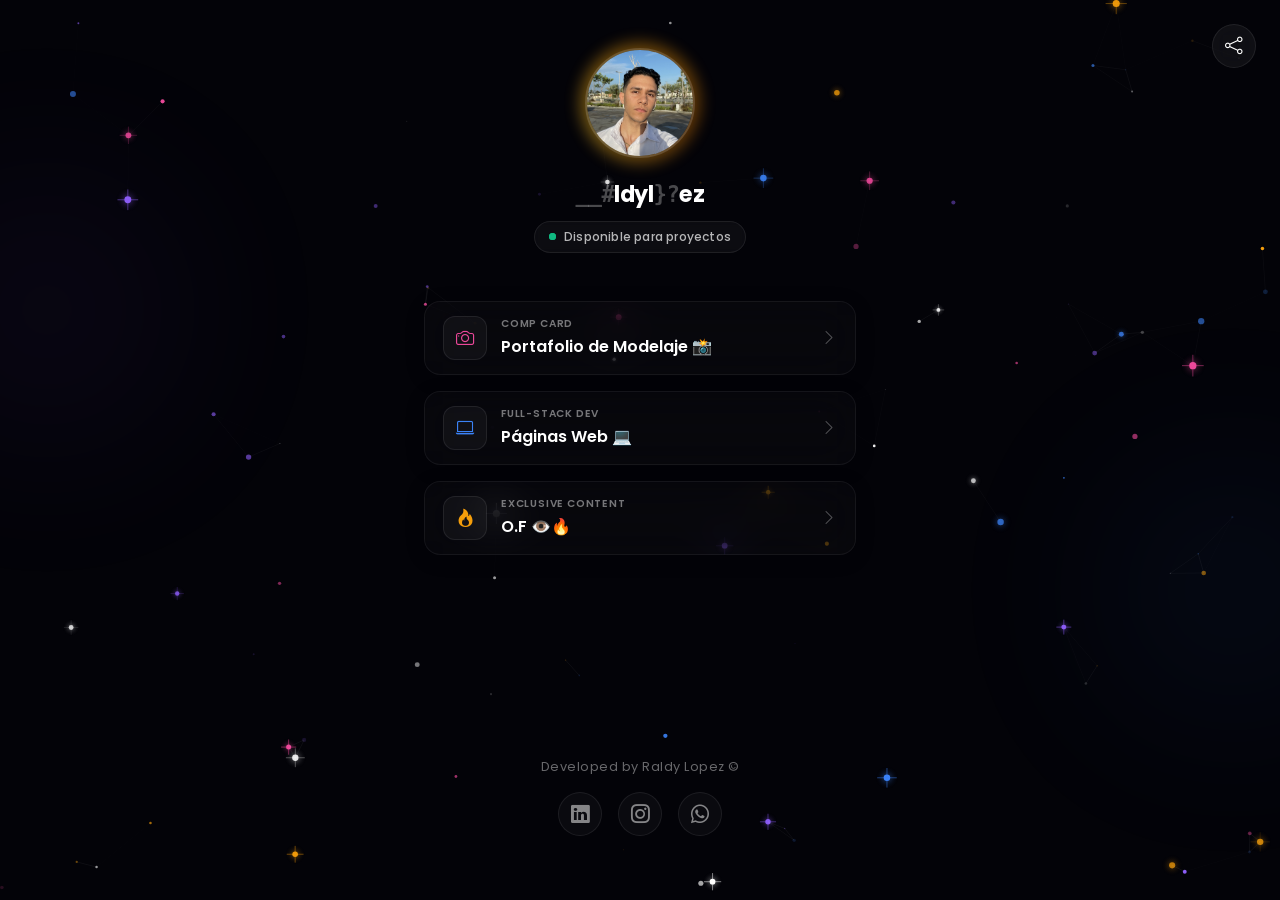
==== index.html @ bb84502e "Update Link in Bio: modern layout, scramble username, interactive particles, and social links" ====
<!DOCTYPE html>
<html lang="es">
<head>
    <meta charset="UTF-8">
    <meta name="viewport" content="width=device-width, initial-scale=1.0">
    <title>@raldylopez | Enlaces</title>
    
    <!-- Google Fonts: Poppins -->
    <link rel="preconnect" href="https://fonts.googleapis.com">
    <link rel="preconnect" href="https://fonts.gstatic.com" crossorigin>
    <link href="https://fonts.googleapis.com/css2?family=Poppins:wght@400;500;600;700&display=swap" rel="stylesheet">
    
    <!-- Bootstrap Icons -->
    <link rel="stylesheet" href="https://cdn.jsdelivr.net/npm/bootstrap-icons@1.11.0/font/bootstrap-icons.css">
    
    <!-- Custom Styles -->
    <link rel="stylesheet" href="styles.css">
</head>
<body>
    
    <!-- Share Button -->
    <button class="share-btn" id="shareBtn" aria-label="Compartir perfil">
        <i class="bi bi-share"></i>
    </button>

    <div class="container">
        
        <!-- Profile Section -->
        <header class="profile-section">
            <div class="profile-image-container">
                <img src="raldy.jpeg" alt="Raldy Lopez" class="profile-image">
                <div class="profile-glow"></div>
            </div>
            
            <h1 class="username">@raldylopez</h1>
            <div class="status-badge">
                <span class="status-dot"></span>
                <span class="status-text">Disponible para proyectos</span>
            </div>
        </header>

        <!-- Links Section -->
        <section class="links-container">
            
            <!-- Portafolio de modelaje  -->
            <a href="https://raldylopez20.github.io/Modeling-Portfolio/index.html" target="_blank" class="link-card modelaje-card" rel="noopener noreferrer">
                <div class="card-left">
                    <div class="icon-box modelaje-icon">
                        <i class="bi bi-camera"></i>
                    </div>
                    <div class="card-info">
                        <span class="card-tag">COMP CARD</span>
                        <span class="card-title">Portafolio de Modelaje 📸</span>
                    </div>
                </div>
                <div class="card-right">
                    <i class="bi bi-chevron-right chevron-icon"></i>
                </div>
            </a>

            <!-- Pagina de Servicios -->
            <a href="https://raldylopez20.github.io/Landing-page-personal-de-servicios/" class="link-card whatsapp-card">
                <div class="card-left">
                    <div class="icon-box whatsapp-icon">
                        <i class="bi bi-laptop"></i>
                    </div>
                    <div class="card-info">
                        <span class="card-tag">FULL-STACK DEV</span>
                        <span class="card-title">Páginas Web 💻</span>
                    </div>
                </div>
                <div class="card-right">
                    <i class="bi bi-chevron-right chevron-icon"></i>
                </div>
            </a>

            <!-- Broma del mono -->
            <a href="broma-mono.html" class="link-card custom-card">
                <div class="card-left">
                    <div class="icon-box custom-icon">
                        <i class="bi bi-fire"></i>
                    </div>
                    <div class="card-info">
                        <span class="card-tag">EXCLUSIVE CONTENT</span>
                        <span class="card-title">O.F 👁️🔥</span>
                    </div>
                </div>
                <div class="card-right">
                    <i class="bi bi-chevron-right chevron-icon"></i>
                </div>
            </a>

        </section>
        
        <!-- Footer -->
        <footer class="footer">
            <p class="footer-text">Developed by Raldy Lopez ©</p>
            <div class="social-links">
                <a href="https://www.linkedin.com/in/raldy-lópez-368420230/" target="_blank" rel="noopener noreferrer" class="social-icon-btn linkedin-btn" aria-label="LinkedIn">
                    <i class="bi bi-linkedin"></i>
                </a>
                <a href="https://instagram.com/raldylopez" target="_blank" rel="noopener noreferrer" class="social-icon-btn instagram-btn" aria-label="Instagram">
                    <i class="bi bi-instagram"></i>
                </a>
                <a href="https://wa.me/18294635850" target="_blank" rel="noopener noreferrer" class="social-icon-btn whatsapp-btn" aria-label="WhatsApp">
                    <i class="bi bi-whatsapp"></i>
                </a>
            </div>
        </footer>

    </div>
    
    <!-- Toast Notification -->
    <div class="toast-container" id="toastContainer">
        <div class="toast-message">
            <i class="bi bi-check-circle-fill toast-icon"></i>
            <span class="toast-text">¡Enlace copiado al portapapeles! 🚀</span>
        </div>
    </div>

    <!-- Particles Background Canvas -->
    <canvas id="particles"></canvas>

    <script src="script.js"></script>
</body>
</html>
---- styles.css ----
/* ========================================
   VARIABLES GLOBALES Y CONFIGURACIÓN
   ======================================== */

:root {
    --bg-color: #030308;
    --text-color: #ffffff;
    --primary-font: 'Poppins', sans-serif;

    /* Colores del tema */
    --neon-blue: #3b82f6;
    --neon-pink: #ec4899;
    --neon-yellow: #f59e0b;
    --neon-purple: #8b5cf6;
    --neon-green: #10b981;

    --container-width: 480px;
}

/* Reset básico */
* {
    margin: 0;
    padding: 0;
    box-sizing: border-box;
}

body {
    background-color: var(--bg-color);
    color: var(--text-color);
    font-family: var(--primary-font);
    display: flex;
    justify-content: center;
    min-height: 100vh;
    overflow-x: hidden;
    position: relative;
}

/* ========================================
   NEBULA / AURORA BACKGROUND EFFECTS
   ======================================== */

body::before, body::after {
    content: "";
    position: fixed;
    width: 350px;
    height: 350px;
    border-radius: 50%;
    filter: blur(100px);
    opacity: 0.12;
    z-index: -2;
    pointer-events: none;
}

body::before {
    background: radial-gradient(circle, var(--neon-purple), transparent 70%);
    top: 15%;
    left: -10%;
    animation: float-blob-1 25s infinite alternate ease-in-out;
}

body::after {
    background: radial-gradient(circle, var(--neon-blue), transparent 70%);
    bottom: 15%;
    right: -10%;
    animation: float-blob-2 30s infinite alternate ease-in-out;
}

@keyframes float-blob-1 {
    0% { transform: translate(0, 0) scale(1); }
    50% { transform: translate(60px, 40px) scale(1.2); }
    100% { transform: translate(-30px, 80px) scale(0.9); }
}

@keyframes float-blob-2 {
    0% { transform: translate(0, 0) scale(1.1); }
    50% { transform: translate(-80px, -50px) scale(0.85); }
    100% { transform: translate(40px, 30px) scale(1.15); }
}

/* ========================================
   CONTENEDOR PRINCIPAL
   ======================================== */

.container {
    width: 100%;
    max-width: var(--container-width);
    padding: 3rem 1.5rem;
    display: flex;
    flex-direction: column;
    align-items: center;
    position: relative;
    z-index: 10;
}

/* ========================================
   BOTÓN DE COMPARTIR (SHARE BUTTON)
   ======================================== */

.share-btn {
    position: absolute;
    top: 24px;
    right: 24px;
    width: 44px;
    height: 44px;
    border-radius: 50%;
    background: rgba(255, 255, 255, 0.05);
    border: 1px solid rgba(255, 255, 255, 0.08);
    color: var(--text-color);
    font-size: 1.1rem;
    display: flex;
    justify-content: center;
    align-items: center;
    cursor: pointer;
    backdrop-filter: blur(12px);
    -webkit-backdrop-filter: blur(12px);
    transition: background 0.3s ease, border-color 0.3s ease, transform 0.2s ease;
    z-index: 100;
}

.share-btn:hover {
    background: rgba(255, 255, 255, 0.12);
    border-color: rgba(255, 255, 255, 0.2);
    transform: scale(1.05);
}

.share-btn:active {
    transform: scale(0.95);
}

/* ========================================
   SECCIÓN DE PERFIL (HEADER)
   ======================================== */

.profile-section {
    text-align: center;
    margin-bottom: 3rem;
    display: flex;
    flex-direction: column;
    align-items: center;
    animation: fadeIn 0.8s ease-out;
}

.profile-image-container {
    position: relative;
    width: 110px;
    height: 110px;
    margin-bottom: 1.2rem;
}

.profile-image {
    width: 100%;
    height: 100%;
    border-radius: 50%;
    object-fit: cover;
    position: relative;
    z-index: 2;
    border: 2px solid rgba(255, 255, 255, 0.15);
}

/* Glow dorado sutil estilo Apple */
.profile-glow {
    position: absolute;
    top: -5px;
    left: -5px;
    right: -5px;
    bottom: -5px;
    border-radius: 50%;
    background: conic-gradient(from 0deg, #f59e0b, #d97706, #fbbf24, #f59e0b);
    filter: blur(8px);
    opacity: 0.45;
    animation: spin-glow 12s linear infinite;
    z-index: 1;
}

@keyframes spin-glow {
    0% { transform: rotate(0deg); }
    100% { transform: rotate(360deg); }
}

.username {
    font-size: 1.4rem;
    font-weight: 700;
    letter-spacing: -0.5px;
    margin-bottom: 0.6rem;
    min-height: 2rem; /* Evitar saltos de línea durante la animación */
}

.dud {
    color: rgba(255, 255, 255, 0.35);
    font-family: monospace;
    opacity: 0.8;
}

/* Badge de estado disponible */
.status-badge {
    display: inline-flex;
    align-items: center;
    gap: 8px;
    background: rgba(255, 255, 255, 0.04);
    border: 1px solid rgba(255, 255, 255, 0.08);
    padding: 6px 14px;
    border-radius: 20px;
    backdrop-filter: blur(4px);
    -webkit-backdrop-filter: blur(4px);
}

.status-dot {
    width: 7px;
    height: 7px;
    border-radius: 50%;
    background-color: var(--neon-green);
    position: relative;
}

.status-dot::after {
    content: "";
    position: absolute;
    top: 0;
    left: 0;
    width: 100%;
    height: 100%;
    border-radius: 50%;
    background-color: var(--neon-green);
    animation: pulse-dot 1.8s infinite ease-in-out;
}

@keyframes pulse-dot {
    0% { transform: scale(1); opacity: 0.8; }
    100% { transform: scale(3.2); opacity: 0; }
}

.status-text {
    font-size: 0.75rem;
    font-weight: 500;
    color: rgba(255, 255, 255, 0.7);
    letter-spacing: 0.2px;
}

/* ========================================
   CARDS DE ENLACES (GLASSMORPHISM)
   ======================================== */

.links-container {
    width: 100%;
    display: flex;
    flex-direction: column;
    gap: 1rem;
}

/* Base de la Card */
.link-card {
    display: flex;
    justify-content: space-between;
    align-items: center;
    text-decoration: none;
    padding: 14px 18px;
    border-radius: 16px;
    background: rgba(255, 255, 255, 0.02);
    border: 1px solid rgba(255, 255, 255, 0.06);
    backdrop-filter: blur(20px);
    -webkit-backdrop-filter: blur(20px);
    box-shadow: 0 4px 20px rgba(0, 0, 0, 0.15);
    transition: transform 0.4s cubic-bezier(0.16, 1, 0.3, 1),
                background-color 0.3s ease,
                border-color 0.3s ease,
                box-shadow 0.3s ease;
    
    /* Animación de entrada */
    opacity: 0;
    transform: translateY(20px);
    animation: slideUp 0.6s cubic-bezier(0.16, 1, 0.3, 1) forwards;
}

/* Delays para efecto cascada */
.link-card:nth-child(1) { animation-delay: 0.1s; }
.link-card:nth-child(2) { animation-delay: 0.2s; }
.link-card:nth-child(3) { animation-delay: 0.3s; }

@keyframes slideUp {
    to {
        opacity: 1;
        transform: translateY(0);
    }
}

/* Hover de la card */
.link-card:hover {
    transform: translateY(-4px) scale(1.015);
    background: rgba(255, 255, 255, 0.05);
    border-color: rgba(255, 255, 255, 0.12);
    box-shadow: 0 12px 30px rgba(0, 0, 0, 0.3), 0 0 15px rgba(255, 255, 255, 0.02);
}

.card-left {
    display: flex;
    align-items: center;
    gap: 14px;
}

/* Caja de Icono */
.icon-box {
    width: 44px;
    height: 44px;
    border-radius: 12px;
    background: rgba(255, 255, 255, 0.04);
    border: 1px solid rgba(255, 255, 255, 0.08);
    display: flex;
    justify-content: center;
    align-items: center;
    font-size: 1.15rem;
    transition: transform 0.3s ease, box-shadow 0.3s ease, border-color 0.3s ease;
}

/* Colores e intensidades por tipo */
.modelaje-card {
    --glow-color: var(--neon-pink);
}
.whatsapp-card {
    --glow-color: var(--neon-blue);
}
.custom-card {
    --glow-color: var(--neon-yellow);
}

.modelaje-icon i { color: var(--neon-pink); }
.whatsapp-icon i { color: var(--neon-blue); }
.custom-icon i { color: var(--neon-yellow); }

/* Glow del icono al pasar el mouse */
.link-card:hover .icon-box {
    transform: scale(1.05);
    box-shadow: 0 0 12px var(--glow-color);
    border-color: var(--glow-color);
}

/* Textos de la Card */
.card-info {
    display: flex;
    flex-direction: column;
    gap: 2px;
    text-align: left;
}

.card-tag {
    font-size: 0.65rem;
    font-weight: 600;
    letter-spacing: 0.8px;
    color: rgba(255, 255, 255, 0.45);
    transition: color 0.3s ease;
}

.link-card:hover .card-tag {
    color: var(--glow-color);
}

.card-title {
    font-size: 1rem;
    font-weight: 600;
    color: #ffffff;
}

/* Chevron Derecho */
.card-right {
    display: flex;
    align-items: center;
}

.chevron-icon {
    font-size: 1rem;
    color: rgba(255, 255, 255, 0.3);
    transition: transform 0.3s ease, color 0.3s ease;
}

.link-card:hover .chevron-icon {
    transform: translateX(4px);
    color: #ffffff;
}

/* ========================================
   TOAST NOTIFICATION (ALERTA PREMIUM)
   ======================================== */

.toast-container {
    position: fixed;
    bottom: 32px;
    left: 50%;
    transform: translate(-50%, 40px);
    opacity: 0;
    pointer-events: none;
    transition: transform 0.4s cubic-bezier(0.16, 1, 0.3, 1), opacity 0.3s ease;
    z-index: 1000;
}

.toast-container.show {
    transform: translate(-50%, 0);
    opacity: 1;
}

.toast-message {
    display: flex;
    align-items: center;
    gap: 10px;
    background: rgba(18, 18, 18, 0.8);
    backdrop-filter: blur(20px);
    -webkit-backdrop-filter: blur(20px);
    border: 1px solid rgba(255, 255, 255, 0.12);
    padding: 10px 20px;
    border-radius: 30px;
    box-shadow: 0 10px 30px rgba(0, 0, 0, 0.4);
}

.toast-icon {
    color: var(--neon-green);
    font-size: 1.1rem;
}

.toast-text {
    font-size: 0.85rem;
    font-weight: 500;
    color: #ffffff;
    white-space: nowrap;
}

/* ========================================
   FOOTER
   ======================================== */

.footer {
    width: 100%;
    text-align: center;
    padding: 2rem 0 1rem;
    margin-top: auto;
    display: flex;
    flex-direction: column;
    align-items: center;
    gap: 0.8rem;
}

.footer-text {
    font-size: 0.8rem;
    color: rgba(255, 255, 255, 0.4);
    font-weight: 400;
    letter-spacing: 0.5px;
    margin: 0;
}

.social-links {
    display: flex;
    justify-content: center;
    align-items: center;
    gap: 1rem;
    margin-top: 0.2rem;
}

.social-icon-btn {
    display: inline-flex;
    align-items: center;
    justify-content: center;
    width: 44px;
    height: 44px;
    background-color: rgba(255, 255, 255, 0.03);
    border: 1px solid rgba(255, 255, 255, 0.08);
    border-radius: 50%;
    color: rgba(255, 255, 255, 0.5);
    font-size: 1.15rem;
    text-decoration: none;
    transition: transform 0.3s cubic-bezier(0.34, 1.56, 0.64, 1), 
                background-color 0.3s, 
                color 0.3s, 
                border-color 0.3s, 
                box-shadow 0.3s;
}

/* Hover glows individualizados por marca */
.social-icon-btn.linkedin-btn:hover {
    color: var(--neon-blue);
    border-color: var(--neon-blue);
    background-color: rgba(59, 130, 246, 0.1);
    box-shadow: 0 0 15px rgba(59, 130, 246, 0.45);
    transform: translateY(-4px) scale(1.08);
}

.social-icon-btn.instagram-btn:hover {
    color: var(--neon-pink);
    border-color: var(--neon-pink);
    background-color: rgba(236, 72, 153, 0.1);
    box-shadow: 0 0 15px rgba(236, 72, 153, 0.45);
    transform: translateY(-4px) scale(1.08);
}

.social-icon-btn.whatsapp-btn:hover {
    color: var(--neon-green);
    border-color: var(--neon-green);
    background-color: rgba(16, 185, 129, 0.1);
    box-shadow: 0 0 15px rgba(16, 185, 129, 0.45);
    transform: translateY(-4px) scale(1.08);
}

/* ========================================
   BROMA DEL MONO (broma-mono.html)
   ======================================== */

.broma-body {
    background-color: #050510;
    color: white;
    font-family: var(--primary-font);
    display: flex;
    justify-content: center;
    align-items: center;
    min-height: 100vh;
    overflow-x: hidden;
    position: relative;
    padding: 20px 0;
}

.broma-container {
    text-align: center;
    z-index: 10;
}

.mono-image {
    max-width: 90vw;
    max-height: 80vh;
    border-radius: 20px;
    box-shadow: 0 0 50px rgba(255, 255, 255, 0.3);
    animation: zoomIn 0.5s ease, shake 0.5s ease 0.5s;
}

.broma-title {
    font-size: 3rem;
    margin-bottom: 2rem;
    background: linear-gradient(45deg, #ff6b6b, #ffd93d);
    -webkit-background-clip: text;
    -webkit-text-fill-color: transparent;
    background-clip: text;
    animation: pulse 1s ease infinite;
}

.broma-title .emoji {
    -webkit-text-fill-color: initial;
    background: none;
    background-clip: initial;
}

.broma-subtitle {
    font-size: 1.5rem;
    margin-bottom: 3rem;
    opacity: 0.8;
}

.back-card-btn {
    display: inline-flex;
    align-items: center;
    justify-content: space-between;
    width: 100%;
    max-width: 320px;
    background: rgba(255, 255, 255, 0.03);
    backdrop-filter: blur(20px);
    -webkit-backdrop-filter: blur(20px);
    border: 1px solid rgba(255, 255, 255, 0.08);
    border-radius: 18px;
    padding: 14px 18px;
    text-decoration: none;
    color: #ffffff;
    transition: all 0.4s cubic-bezier(0.16, 1, 0.3, 1);
    margin-top: 2rem;
    text-align: left;
    box-sizing: border-box;
}

.back-card-btn .card-left {
    display: flex;
    align-items: center;
    gap: 14px;
}

.back-card-btn .back-icon {
    --glow-color: var(--neon-purple);
    display: flex;
    align-items: center;
    justify-content: center;
    width: 42px;
    height: 42px;
    border-radius: 12px;
    background: rgba(255, 255, 255, 0.03);
    border: 1px solid rgba(255, 255, 255, 0.08);
    font-size: 1.2rem;
    color: var(--neon-purple);
    transition: all 0.3s ease;
}

.back-card-btn:hover {
    background: rgba(255, 255, 255, 0.06);
    border-color: rgba(255, 255, 255, 0.15);
    transform: translateY(-3px);
    box-shadow: 0 10px 25px rgba(0, 0, 0, 0.3);
}

.back-card-btn:hover .back-icon {
    transform: scale(1.05);
    box-shadow: 0 0 12px var(--glow-color);
    border-color: var(--glow-color);
}

.back-card-btn:hover .card-tag {
    color: var(--glow-color);
}

.back-card-btn:hover .chevron-icon {
    transform: translateX(-4px);
    color: #ffffff;
}

@keyframes zoomIn {
    0% { transform: scale(0); opacity: 0; }
    100% { transform: scale(1); opacity: 1; }
}

@keyframes shake {
    0%, 100% { transform: translateX(0); }
    25% { transform: translateX(-10px); }
    75% { transform: translateX(10px); }
}

@keyframes pulse {
    0%, 100% { transform: scale(1); }
    50% { transform: scale(1.05); }
}

.confetti-piece {
    position: fixed;
    border-radius: 50%;
    pointer-events: none;
    animation: fall var(--duration) ease-in forwards;
}

@keyframes fall {
    0% {
        transform: translateY(0) translateX(0) rotate(0deg);
        opacity: 1;
    }
    25% {
        transform: translateY(25vh) translateX(var(--sway)) rotate(calc(var(--rotation) * 0.25));
        opacity: 1;
    }
    50% {
        transform: translateY(50vh) translateX(calc(var(--sway) * -0.5)) rotate(calc(var(--rotation) * 0.5));
        opacity: 0.8;
    }
    75% {
        transform: translateY(75vh) translateX(calc(var(--sway) * 0.3)) rotate(calc(var(--rotation) * 0.75));
        opacity: 0.6;
    }
    100% {
        transform: translateY(100vh) translateX(var(--sway)) rotate(var(--rotation));
        opacity: 0;
    }
}

/* ========================================
   CANVAS DE PARTÍCULAS INTERACTIVAS
   ======================================== */

#particles {
    position: fixed;
    top: 0;
    left: 0;
    width: 100%;
    height: 100%;
    z-index: 0;
    pointer-events: none;
}

/* ========================================
   ANIMACIÓN DE ENTRADA GENÉRICA
   ======================================== */

@keyframes fadeIn {
    from { opacity: 0; transform: translateY(-10px); }
    to { opacity: 1; transform: translateY(0); }
}
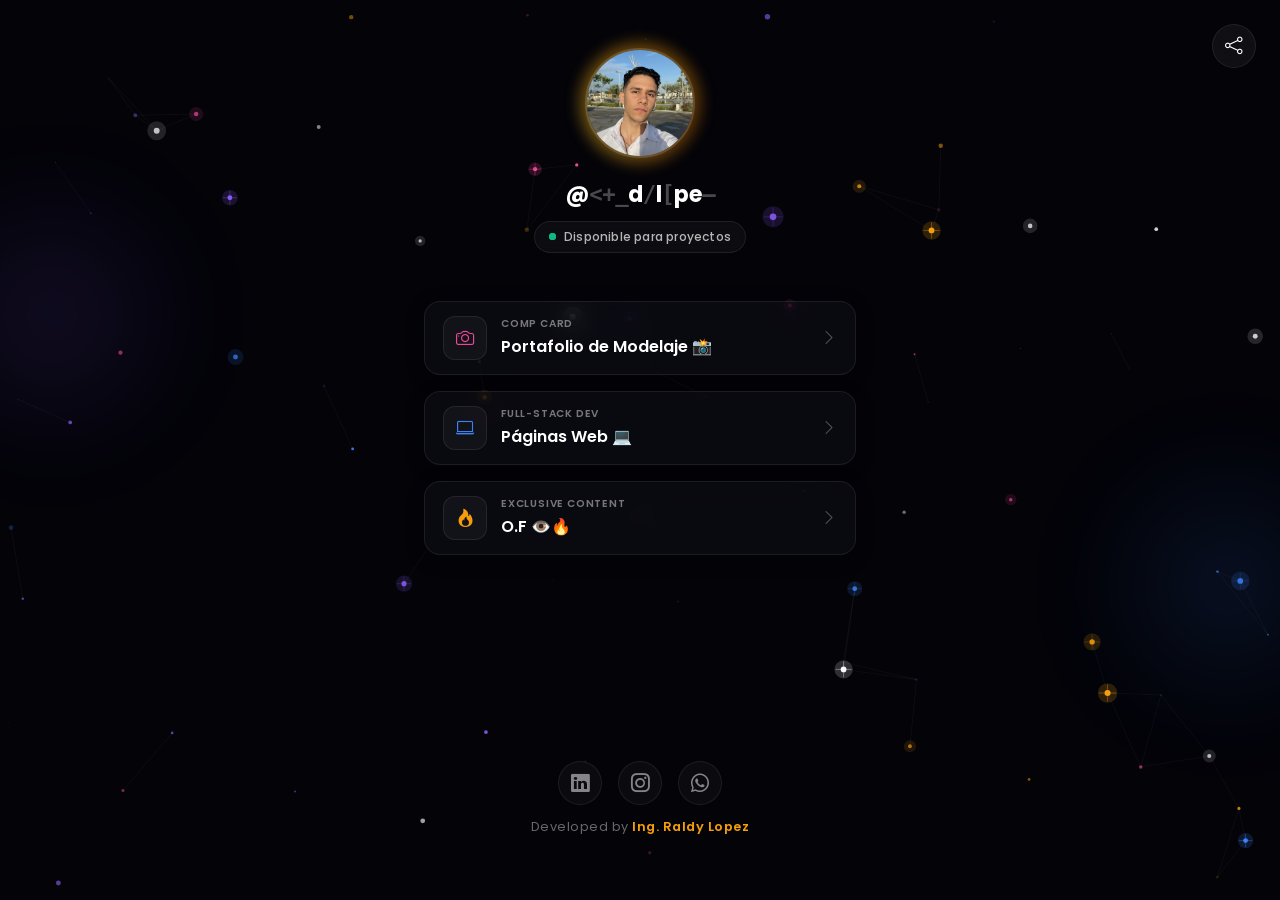
==== commit 40d24e15: "fix: optimizar rendimiento para Safari/WebKit y estilizar autor en footer" ====
--- a/index.html
+++ b/index.html
@@ -1,37 +1,39 @@
 <!DOCTYPE html>
 <html lang="es">
+
 <head>
     <meta charset="UTF-8">
     <meta name="viewport" content="width=device-width, initial-scale=1.0">
     <title>@raldylopez | Enlaces</title>
-    
+
     <!-- Google Fonts: Poppins -->
     <link rel="preconnect" href="https://fonts.googleapis.com">
     <link rel="preconnect" href="https://fonts.gstatic.com" crossorigin>
     <link href="https://fonts.googleapis.com/css2?family=Poppins:wght@400;500;600;700&display=swap" rel="stylesheet">
-    
+
     <!-- Bootstrap Icons -->
     <link rel="stylesheet" href="https://cdn.jsdelivr.net/npm/bootstrap-icons@1.11.0/font/bootstrap-icons.css">
-    
+
     <!-- Custom Styles -->
     <link rel="stylesheet" href="styles.css">
 </head>
+
 <body>
-    
+
     <!-- Share Button -->
     <button class="share-btn" id="shareBtn" aria-label="Compartir perfil">
         <i class="bi bi-share"></i>
     </button>
 
     <div class="container">
-        
+
         <!-- Profile Section -->
         <header class="profile-section">
             <div class="profile-image-container">
                 <img src="raldy.jpeg" alt="Raldy Lopez" class="profile-image">
                 <div class="profile-glow"></div>
             </div>
-            
+
             <h1 class="username">@raldylopez</h1>
             <div class="status-badge">
                 <span class="status-dot"></span>
@@ -41,9 +43,10 @@
 
         <!-- Links Section -->
         <section class="links-container">
-            
+
             <!-- Portafolio de modelaje  -->
-            <a href="https://raldylopez20.github.io/Modeling-Portfolio/index.html" target="_blank" class="link-card modelaje-card" rel="noopener noreferrer">
+            <a href="https://raldylopez20.github.io/Modeling-Portfolio/index.html" target="_blank"
+                class="link-card modelaje-card" rel="noopener noreferrer">
                 <div class="card-left">
                     <div class="icon-box modelaje-icon">
                         <i class="bi bi-camera"></i>
@@ -59,7 +62,8 @@
             </a>
 
             <!-- Pagina de Servicios -->
-            <a href="https://raldylopez20.github.io/Landing-page-personal-de-servicios/" class="link-card whatsapp-card">
+            <a href="https://raldylopez20.github.io/Landing-page-personal-de-servicios/"
+                class="link-card whatsapp-card">
                 <div class="card-left">
                     <div class="icon-box whatsapp-icon">
                         <i class="bi bi-laptop"></i>
@@ -91,25 +95,28 @@
             </a>
 
         </section>
-        
+
         <!-- Footer -->
         <footer class="footer">
-            <p class="footer-text">Developed by Raldy Lopez ©</p>
             <div class="social-links">
-                <a href="https://www.linkedin.com/in/raldy-lópez-368420230/" target="_blank" rel="noopener noreferrer" class="social-icon-btn linkedin-btn" aria-label="LinkedIn">
+                <a href="https://www.linkedin.com/in/raldy-lópez-368420230/" target="_blank" rel="noopener noreferrer"
+                    class="social-icon-btn linkedin-btn" aria-label="LinkedIn">
                     <i class="bi bi-linkedin"></i>
                 </a>
-                <a href="https://instagram.com/raldylopez" target="_blank" rel="noopener noreferrer" class="social-icon-btn instagram-btn" aria-label="Instagram">
+                <a href="https://instagram.com/raldylopez" target="_blank" rel="noopener noreferrer"
+                    class="social-icon-btn instagram-btn" aria-label="Instagram">
                     <i class="bi bi-instagram"></i>
                 </a>
-                <a href="https://wa.me/18294635850" target="_blank" rel="noopener noreferrer" class="social-icon-btn whatsapp-btn" aria-label="WhatsApp">
+                <a href="https://wa.me/18294635850" target="_blank" rel="noopener noreferrer"
+                    class="social-icon-btn whatsapp-btn" aria-label="WhatsApp">
                     <i class="bi bi-whatsapp"></i>
                 </a>
             </div>
+            <p class="footer-text">Developed by <span class="footer-author">Ing. Raldy Lopez</span></p>
         </footer>
 
     </div>
-    
+
     <!-- Toast Notification -->
     <div class="toast-container" id="toastContainer">
         <div class="toast-message">
@@ -123,7 +130,5 @@
 
     <script src="script.js"></script>
 </body>
-</html>
 
-
-
+</html>
--- a/styles.css
+++ b/styles.css
@@ -24,6 +24,11 @@
     box-sizing: border-box;
 }
 
+html {
+    -webkit-text-size-adjust: 100%;
+    scroll-behavior: smooth;
+}
+
 body {
     background-color: var(--bg-color);
     color: var(--text-color);
@@ -33,48 +38,57 @@
     min-height: 100vh;
     overflow-x: hidden;
     position: relative;
-}
-
-/* ========================================
-   NEBULA / AURORA BACKGROUND EFFECTS
+    -webkit-font-smoothing: antialiased;
+    -moz-osx-font-smoothing: grayscale;
+    text-rendering: optimizeLegibility;
+}
+
+/* ========================================
+   NEBULA / AURORA BACKGROUND EFFECTS (OPTIMIZADO PARA SAFARI & WEBKit)
    ======================================== */
 
 body::before, body::after {
     content: "";
     position: fixed;
-    width: 350px;
-    height: 350px;
+    width: 360px;
+    height: 360px;
     border-radius: 50%;
-    filter: blur(100px);
-    opacity: 0.12;
+    opacity: 0.14;
     z-index: -2;
     pointer-events: none;
+    -webkit-transform: translate3d(0, 0, 0);
+    transform: translate3d(0, 0, 0);
+    -webkit-backface-visibility: hidden;
+    backface-visibility: hidden;
+    will-change: transform;
+    -webkit-filter: blur(40px);
+    filter: blur(40px);
 }
 
 body::before {
-    background: radial-gradient(circle, var(--neon-purple), transparent 70%);
+    background: radial-gradient(circle, var(--neon-purple) 0%, rgba(139, 92, 246, 0.35) 35%, transparent 70%);
     top: 15%;
     left: -10%;
     animation: float-blob-1 25s infinite alternate ease-in-out;
 }
 
 body::after {
-    background: radial-gradient(circle, var(--neon-blue), transparent 70%);
+    background: radial-gradient(circle, var(--neon-blue) 0%, rgba(59, 130, 246, 0.35) 35%, transparent 70%);
     bottom: 15%;
     right: -10%;
     animation: float-blob-2 30s infinite alternate ease-in-out;
 }
 
 @keyframes float-blob-1 {
-    0% { transform: translate(0, 0) scale(1); }
-    50% { transform: translate(60px, 40px) scale(1.2); }
-    100% { transform: translate(-30px, 80px) scale(0.9); }
+    0% { transform: translate3d(0, 0, 0) scale(1); }
+    50% { transform: translate3d(60px, 40px, 0) scale(1.15); }
+    100% { transform: translate3d(-30px, 80px, 0) scale(0.95); }
 }
 
 @keyframes float-blob-2 {
-    0% { transform: translate(0, 0) scale(1.1); }
-    50% { transform: translate(-80px, -50px) scale(0.85); }
-    100% { transform: translate(40px, 30px) scale(1.15); }
+    0% { transform: translate3d(0, 0, 0) scale(1.05); }
+    50% { transform: translate3d(-80px, -50px, 0) scale(0.9); }
+    100% { transform: translate3d(40px, 30px, 0) scale(1.1); }
 }
 
 /* ========================================
@@ -113,6 +127,9 @@
     cursor: pointer;
     backdrop-filter: blur(12px);
     -webkit-backdrop-filter: blur(12px);
+    -webkit-transform: translateZ(0);
+    transform: translateZ(0);
+    -webkit-tap-highlight-color: transparent;
     transition: background 0.3s ease, border-color 0.3s ease, transform 0.2s ease;
     z-index: 100;
 }
@@ -157,7 +174,7 @@
     border: 2px solid rgba(255, 255, 255, 0.15);
 }
 
-/* Glow dorado sutil estilo Apple */
+/* Glow dorado sutil estilo Apple (Optimizado para GPU) */
 .profile-glow {
     position: absolute;
     top: -5px;
@@ -166,8 +183,14 @@
     bottom: -5px;
     border-radius: 50%;
     background: conic-gradient(from 0deg, #f59e0b, #d97706, #fbbf24, #f59e0b);
+    -webkit-filter: blur(8px);
     filter: blur(8px);
     opacity: 0.45;
+    -webkit-transform: translate3d(0, 0, 0);
+    transform: translate3d(0, 0, 0);
+    -webkit-backface-visibility: hidden;
+    backface-visibility: hidden;
+    will-change: transform;
     animation: spin-glow 12s linear infinite;
     z-index: 1;
 }
@@ -183,6 +206,7 @@
     letter-spacing: -0.5px;
     margin-bottom: 0.6rem;
     min-height: 2rem; /* Evitar saltos de línea durante la animación */
+    contain: layout; /* Evita que el cambio de texto provoque reflow en toda la página */
 }
 
 .dud {
@@ -200,8 +224,10 @@
     border: 1px solid rgba(255, 255, 255, 0.08);
     padding: 6px 14px;
     border-radius: 20px;
-    backdrop-filter: blur(4px);
-    -webkit-backdrop-filter: blur(4px);
+    backdrop-filter: blur(6px);
+    -webkit-backdrop-filter: blur(6px);
+    -webkit-transform: translateZ(0);
+    transform: translateZ(0);
 }
 
 .status-dot {
@@ -247,7 +273,6 @@
     gap: 1rem;
 }
 
-/* Base de la Card */
 .link-card {
     display: flex;
     justify-content: space-between;
@@ -255,11 +280,14 @@
     text-decoration: none;
     padding: 14px 18px;
     border-radius: 16px;
-    background: rgba(255, 255, 255, 0.02);
-    border: 1px solid rgba(255, 255, 255, 0.06);
-    backdrop-filter: blur(20px);
-    -webkit-backdrop-filter: blur(20px);
-    box-shadow: 0 4px 20px rgba(0, 0, 0, 0.15);
+    background: rgba(18, 18, 28, 0.45);
+    border: 1px solid rgba(255, 255, 255, 0.08);
+    backdrop-filter: blur(14px);
+    -webkit-backdrop-filter: blur(14px);
+    box-shadow: 0 4px 20px rgba(0, 0, 0, 0.2);
+    -webkit-transform: translate3d(0, 20px, 0);
+    transform: translate3d(0, 20px, 0);
+    -webkit-tap-highlight-color: transparent;
     transition: transform 0.4s cubic-bezier(0.16, 1, 0.3, 1),
                 background-color 0.3s ease,
                 border-color 0.3s ease,
@@ -267,7 +295,6 @@
     
     /* Animación de entrada */
     opacity: 0;
-    transform: translateY(20px);
     animation: slideUp 0.6s cubic-bezier(0.16, 1, 0.3, 1) forwards;
 }
 
@@ -279,15 +306,17 @@
 @keyframes slideUp {
     to {
         opacity: 1;
-        transform: translateY(0);
+        -webkit-transform: translate3d(0, 0, 0);
+        transform: translate3d(0, 0, 0);
     }
 }
 
 /* Hover de la card */
 .link-card:hover {
-    transform: translateY(-4px) scale(1.015);
-    background: rgba(255, 255, 255, 0.05);
-    border-color: rgba(255, 255, 255, 0.12);
+    -webkit-transform: translate3d(0, -4px, 0) scale(1.015);
+    transform: translate3d(0, -4px, 0) scale(1.015);
+    background: rgba(25, 25, 38, 0.65);
+    border-color: rgba(255, 255, 255, 0.16);
     box-shadow: 0 12px 30px rgba(0, 0, 0, 0.3), 0 0 15px rgba(255, 255, 255, 0.02);
 }
 
@@ -444,6 +473,16 @@
     margin: 0;
 }
 
+.footer-author {
+    color: var(--neon-yellow);
+    font-weight: 600;
+    transition: color 0.3s ease, text-shadow 0.3s ease;
+}
+
+.footer-author:hover {
+    text-shadow: 0 0 10px rgba(245, 158, 11, 0.5);
+}
+
 .social-links {
     display: flex;
     justify-content: center;
@@ -464,6 +503,9 @@
     color: rgba(255, 255, 255, 0.5);
     font-size: 1.15rem;
     text-decoration: none;
+    -webkit-tap-highlight-color: transparent;
+    -webkit-transform: translateZ(0);
+    transform: translateZ(0);
     transition: transform 0.3s cubic-bezier(0.34, 1.56, 0.64, 1), 
                 background-color 0.3s, 
                 color 0.3s, 
@@ -669,6 +711,9 @@
     height: 100%;
     z-index: 0;
     pointer-events: none;
+    -webkit-transform: translate3d(0, 0, 0);
+    transform: translate3d(0, 0, 0);
+    will-change: transform;
 }
 
 /* ========================================
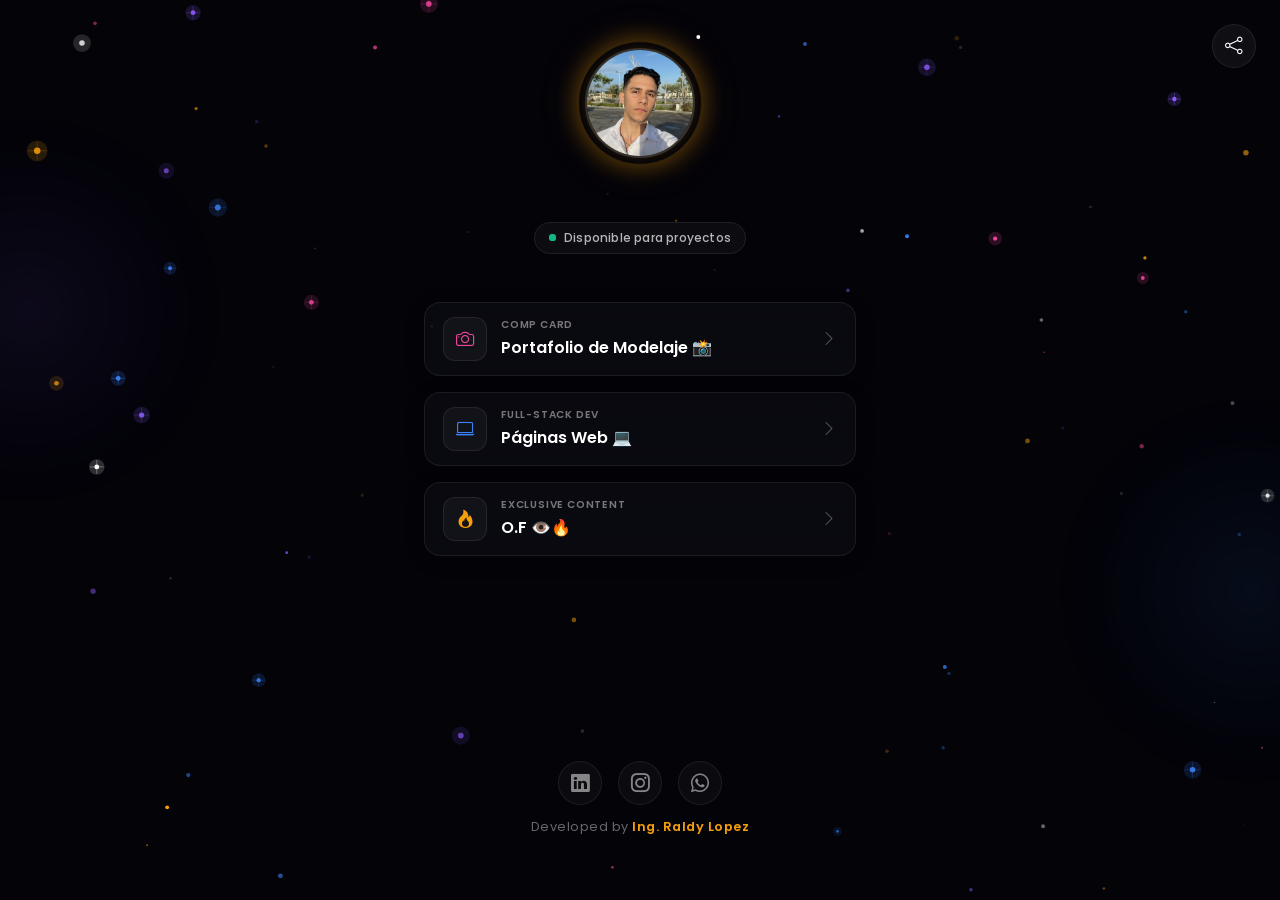
==== commit 43b0d2c0: "feat: reemplazar scramble inestable por transicion vertical suave 100% acelerada por GPU" ====
--- a/index.html
+++ b/index.html
@@ -34,7 +34,10 @@
                 <div class="profile-glow"></div>
             </div>
 
-            <h1 class="username">@raldylopez</h1>
+            <h1 class="username" id="username">
+                <span class="role-text active">@raldylopez</span>
+                <span class="role-text">Model & Developer</span>
+            </h1>
             <div class="status-badge">
                 <span class="status-dot"></span>
                 <span class="status-text">Disponible para proyectos</span>
--- a/styles.css
+++ b/styles.css
@@ -50,10 +50,10 @@
 body::before, body::after {
     content: "";
     position: fixed;
-    width: 360px;
-    height: 360px;
+    width: 440px;
+    height: 440px;
     border-radius: 50%;
-    opacity: 0.14;
+    opacity: 0.18;
     z-index: -2;
     pointer-events: none;
     -webkit-transform: translate3d(0, 0, 0);
@@ -61,34 +61,32 @@
     -webkit-backface-visibility: hidden;
     backface-visibility: hidden;
     will-change: transform;
-    -webkit-filter: blur(40px);
-    filter: blur(40px);
 }
 
 body::before {
-    background: radial-gradient(circle, var(--neon-purple) 0%, rgba(139, 92, 246, 0.35) 35%, transparent 70%);
-    top: 15%;
-    left: -10%;
+    background: radial-gradient(circle at center, rgba(139, 92, 246, 0.45) 0%, rgba(139, 92, 246, 0.18) 35%, rgba(139, 92, 246, 0.04) 55%, transparent 70%);
+    top: 10%;
+    left: -15%;
     animation: float-blob-1 25s infinite alternate ease-in-out;
 }
 
 body::after {
-    background: radial-gradient(circle, var(--neon-blue) 0%, rgba(59, 130, 246, 0.35) 35%, transparent 70%);
-    bottom: 15%;
-    right: -10%;
+    background: radial-gradient(circle at center, rgba(59, 130, 246, 0.45) 0%, rgba(59, 130, 246, 0.18) 35%, rgba(59, 130, 246, 0.04) 55%, transparent 70%);
+    bottom: 10%;
+    right: -15%;
     animation: float-blob-2 30s infinite alternate ease-in-out;
 }
 
 @keyframes float-blob-1 {
     0% { transform: translate3d(0, 0, 0) scale(1); }
-    50% { transform: translate3d(60px, 40px, 0) scale(1.15); }
-    100% { transform: translate3d(-30px, 80px, 0) scale(0.95); }
+    50% { transform: translate3d(50px, 35px, 0) scale(1.1); }
+    100% { transform: translate3d(-25px, 65px, 0) scale(0.95); }
 }
 
 @keyframes float-blob-2 {
     0% { transform: translate3d(0, 0, 0) scale(1.05); }
-    50% { transform: translate3d(-80px, -50px, 0) scale(0.9); }
-    100% { transform: translate3d(40px, 30px, 0) scale(1.1); }
+    50% { transform: translate3d(-60px, -40px, 0) scale(0.92); }
+    100% { transform: translate3d(35px, 25px, 0) scale(1.08); }
 }
 
 /* ========================================
@@ -174,30 +172,26 @@
     border: 2px solid rgba(255, 255, 255, 0.15);
 }
 
-/* Glow dorado sutil estilo Apple (Optimizado para GPU) */
+/* Glow dorado sutil estilo Apple (100% GPU / Cero CPU) */
 .profile-glow {
     position: absolute;
-    top: -5px;
-    left: -5px;
-    right: -5px;
-    bottom: -5px;
+    top: -6px;
+    left: -6px;
+    right: -6px;
+    bottom: -6px;
     border-radius: 50%;
-    background: conic-gradient(from 0deg, #f59e0b, #d97706, #fbbf24, #f59e0b);
-    -webkit-filter: blur(8px);
-    filter: blur(8px);
-    opacity: 0.45;
+    background: radial-gradient(circle, rgba(245, 158, 11, 0.45) 20%, rgba(245, 158, 11, 0.15) 55%, transparent 72%);
+    box-shadow: 0 0 25px rgba(245, 158, 11, 0.4), 0 0 45px rgba(245, 158, 11, 0.15);
     -webkit-transform: translate3d(0, 0, 0);
     transform: translate3d(0, 0, 0);
-    -webkit-backface-visibility: hidden;
-    backface-visibility: hidden;
-    will-change: transform;
-    animation: spin-glow 12s linear infinite;
+    will-change: transform, opacity;
+    animation: pulse-glow 3.5s ease-in-out infinite alternate;
     z-index: 1;
 }
 
-@keyframes spin-glow {
-    0% { transform: rotate(0deg); }
-    100% { transform: rotate(360deg); }
+@keyframes pulse-glow {
+    0% { transform: scale(0.97); opacity: 0.65; }
+    100% { transform: scale(1.04); opacity: 0.95; }
 }
 
 .username {
@@ -205,14 +199,40 @@
     font-weight: 700;
     letter-spacing: -0.5px;
     margin-bottom: 0.6rem;
-    min-height: 2rem; /* Evitar saltos de línea durante la animación */
-    contain: layout; /* Evita que el cambio de texto provoque reflow en toda la página */
-}
-
-.dud {
-    color: rgba(255, 255, 255, 0.35);
-    font-family: monospace;
-    opacity: 0.8;
+    height: 2.2rem;
+    position: relative;
+    display: flex;
+    align-items: center;
+    justify-content: center;
+    overflow: hidden;
+    -webkit-font-smoothing: antialiased;
+    user-select: none;
+    -webkit-user-select: none;
+}
+
+.role-text {
+    position: absolute;
+    white-space: nowrap;
+    opacity: 0;
+    -webkit-transform: translate3d(0, 20px, 0);
+    transform: translate3d(0, 20px, 0);
+    transition: transform 0.55s cubic-bezier(0.16, 1, 0.3, 1),
+                opacity 0.4s ease;
+    will-change: transform, opacity;
+    pointer-events: none;
+}
+
+.role-text.active {
+    opacity: 1;
+    -webkit-transform: translate3d(0, 0, 0);
+    transform: translate3d(0, 0, 0);
+    pointer-events: auto;
+}
+
+.role-text.exit {
+    opacity: 0;
+    -webkit-transform: translate3d(0, -20px, 0);
+    transform: translate3d(0, -20px, 0);
 }
 
 /* Badge de estado disponible */
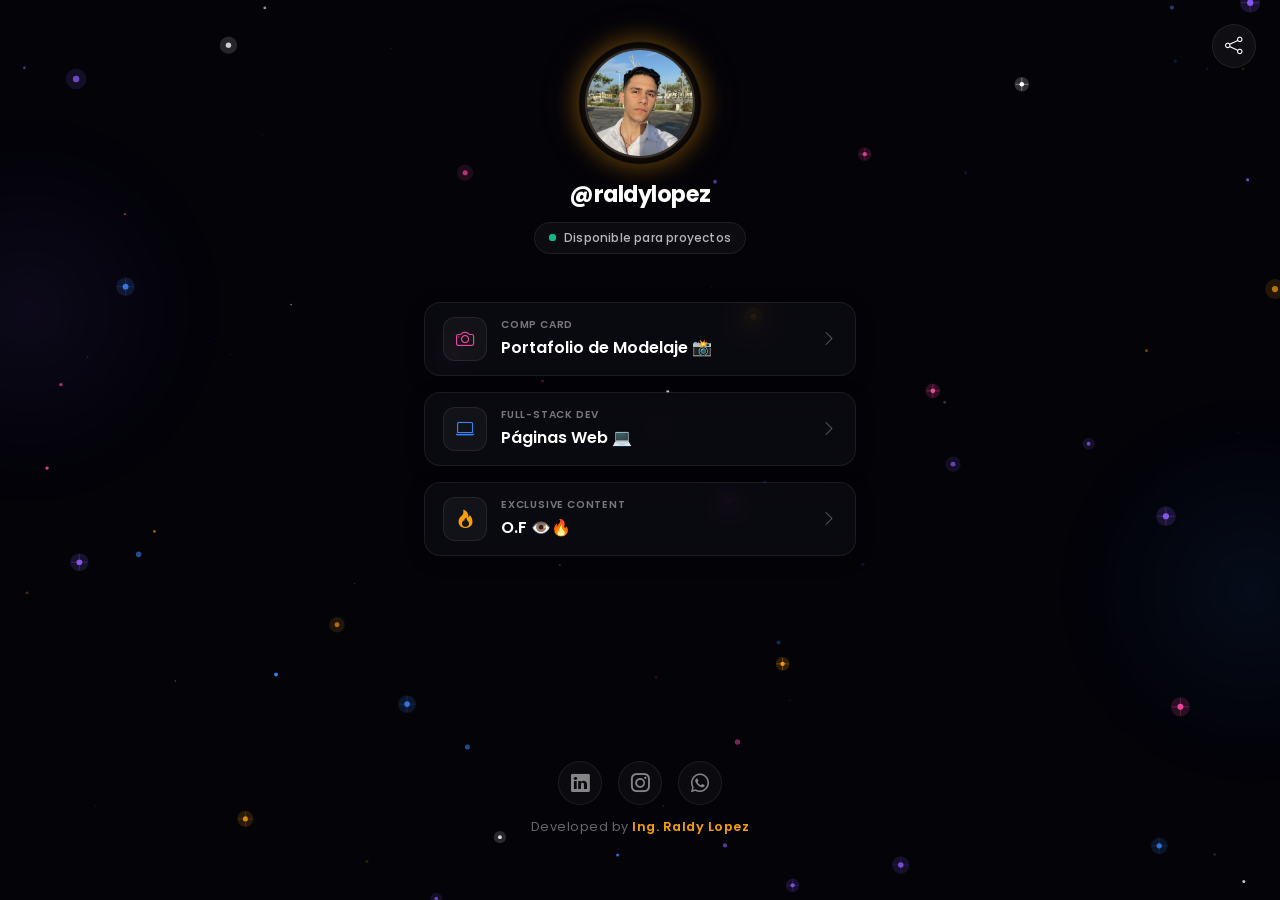
==== commit ebab4765: "feat: restaurar efecto Matrix con optimizaciones fluidas de caracteres y rendimiento" ====
--- a/index.html
+++ b/index.html
@@ -34,10 +34,7 @@
                 <div class="profile-glow"></div>
             </div>
 
-            <h1 class="username" id="username">
-                <span class="role-text active">@raldylopez</span>
-                <span class="role-text">Model & Developer</span>
-            </h1>
+            <h1 class="username">@raldylopez</h1>
             <div class="status-badge">
                 <span class="status-dot"></span>
                 <span class="status-text">Disponible para proyectos</span>
--- a/styles.css
+++ b/styles.css
@@ -199,40 +199,20 @@
     font-weight: 700;
     letter-spacing: -0.5px;
     margin-bottom: 0.6rem;
-    height: 2.2rem;
-    position: relative;
-    display: flex;
-    align-items: center;
-    justify-content: center;
-    overflow: hidden;
+    min-height: 2.2rem;
+    display: inline-block;
+    text-align: center;
+    color: #ffffff;
     -webkit-font-smoothing: antialiased;
     user-select: none;
     -webkit-user-select: none;
-}
-
-.role-text {
-    position: absolute;
-    white-space: nowrap;
-    opacity: 0;
-    -webkit-transform: translate3d(0, 20px, 0);
-    transform: translate3d(0, 20px, 0);
-    transition: transform 0.55s cubic-bezier(0.16, 1, 0.3, 1),
-                opacity 0.4s ease;
-    will-change: transform, opacity;
-    pointer-events: none;
-}
-
-.role-text.active {
-    opacity: 1;
-    -webkit-transform: translate3d(0, 0, 0);
-    transform: translate3d(0, 0, 0);
-    pointer-events: auto;
-}
-
-.role-text.exit {
-    opacity: 0;
-    -webkit-transform: translate3d(0, -20px, 0);
-    transform: translate3d(0, -20px, 0);
+    contain: layout;
+}
+
+.dud {
+    color: rgba(255, 255, 255, 0.45);
+    font-family: inherit;
+    opacity: 0.85;
 }
 
 /* Badge de estado disponible */
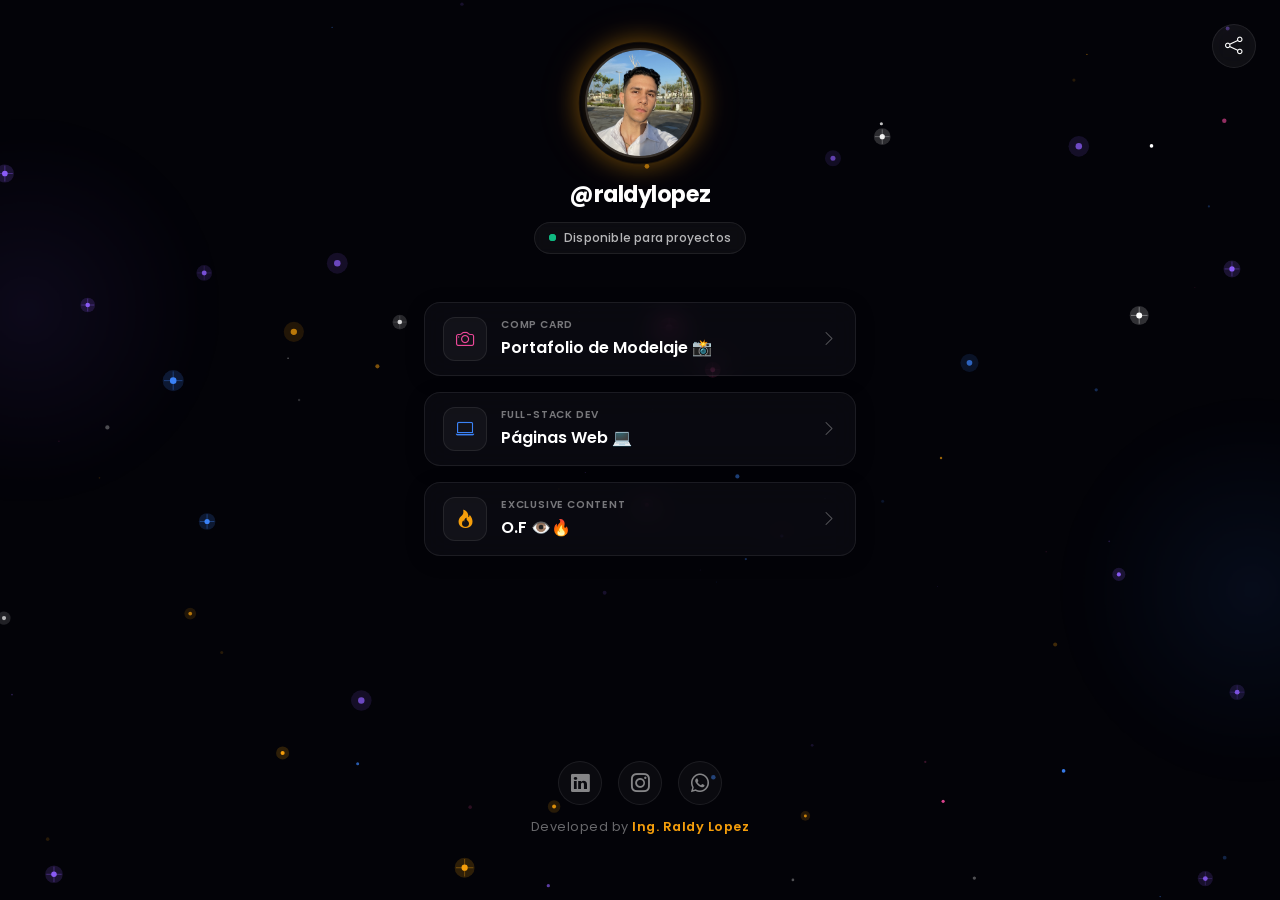
==== commit 030925ea: "fix: ajustar intervalo a 3.0s exactos y solucionar problemas de Safari (cache buster v3.2, parser We" ====
--- a/index.html
+++ b/index.html
@@ -15,7 +15,7 @@
     <link rel="stylesheet" href="https://cdn.jsdelivr.net/npm/bootstrap-icons@1.11.0/font/bootstrap-icons.css">
 
     <!-- Custom Styles -->
-    <link rel="stylesheet" href="styles.css">
+    <link rel="stylesheet" href="styles.css?v=3.2">
 </head>
 
 <body>
@@ -128,7 +128,7 @@
     <!-- Particles Background Canvas -->
     <canvas id="particles"></canvas>
 
-    <script src="script.js"></script>
+    <script src="script.js?v=3.2"></script>
 </body>
 
 </html>
--- a/styles.css
+++ b/styles.css
@@ -206,7 +206,6 @@
     -webkit-font-smoothing: antialiased;
     user-select: none;
     -webkit-user-select: none;
-    contain: layout;
 }
 
 .dud {
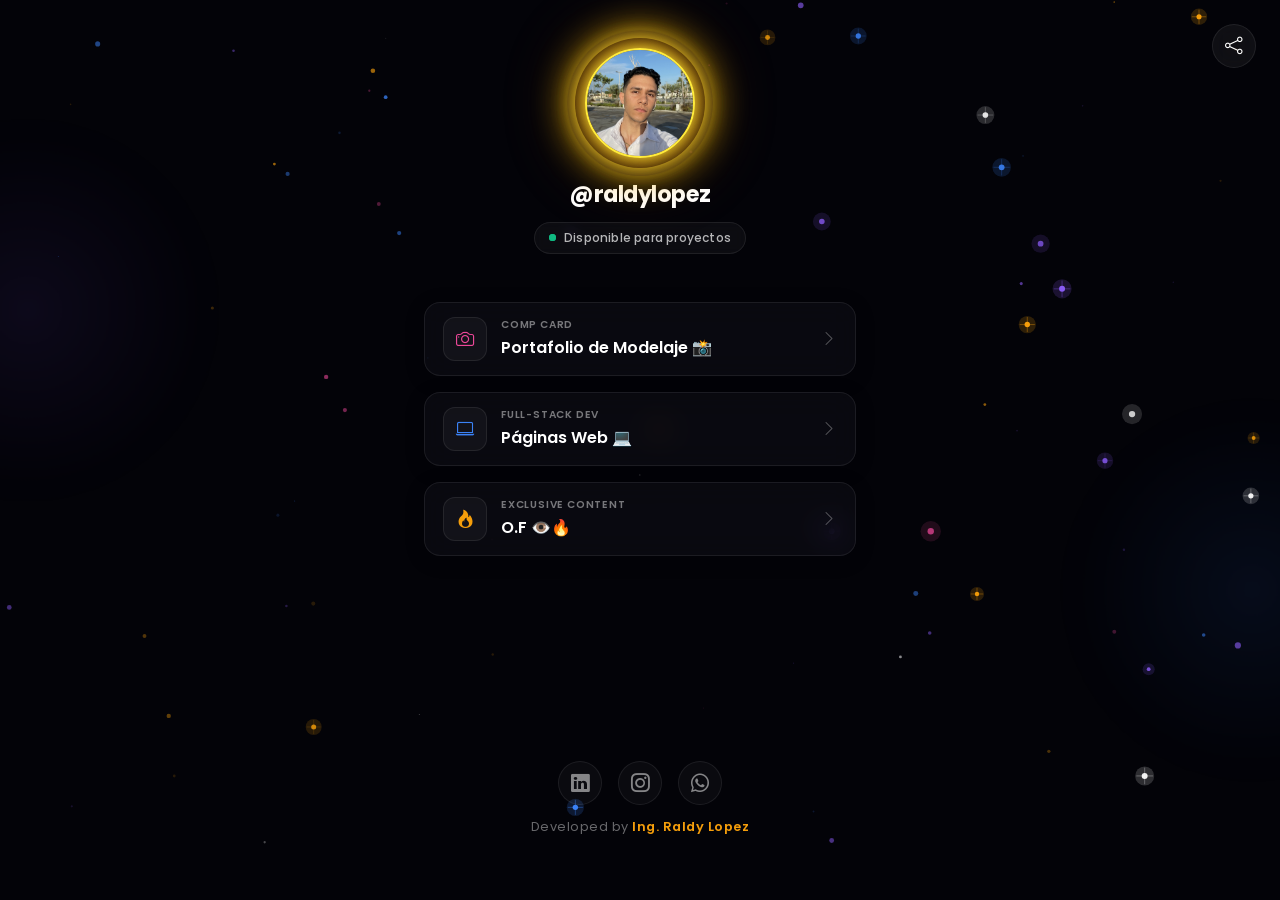
==== commit ba518e47: "feat: aura dorada Super Saiyajin pura y limpia para la foto de perfil" ====
--- a/index.html
+++ b/index.html
@@ -15,7 +15,7 @@
     <link rel="stylesheet" href="https://cdn.jsdelivr.net/npm/bootstrap-icons@1.11.0/font/bootstrap-icons.css">
 
     <!-- Custom Styles -->
-    <link rel="stylesheet" href="styles.css?v=3.2">
+    <link rel="stylesheet" href="styles.css?v=3.3">
 </head>
 
 <body>
@@ -32,6 +32,7 @@
             <div class="profile-image-container">
                 <img src="raldy.jpeg" alt="Raldy Lopez" class="profile-image">
                 <div class="profile-glow"></div>
+                <div class="ssj-aura-flame"></div>
             </div>
 
             <h1 class="username">@raldylopez</h1>
@@ -128,7 +129,7 @@
     <!-- Particles Background Canvas -->
     <canvas id="particles"></canvas>
 
-    <script src="script.js?v=3.2"></script>
+    <script src="script.js?v=3.3"></script>
 </body>
 
 </html>
--- a/styles.css
+++ b/styles.css
@@ -169,29 +169,118 @@
     object-fit: cover;
     position: relative;
     z-index: 2;
-    border: 2px solid rgba(255, 255, 255, 0.15);
-}
-
-/* Glow dorado sutil estilo Apple (100% GPU / Cero CPU) */
+    border: 2.5px solid #ffeb3b;
+    box-shadow: 
+        0 0 14px rgba(255, 235, 59, 0.75),
+        0 0 28px rgba(245, 158, 11, 0.45),
+        inset 0 0 10px rgba(255, 235, 59, 0.35);
+    transition: transform 0.3s ease, box-shadow 0.3s ease;
+}
+
+/* ========================================
+   AURA DORADA SUPER SAIYAJIN (AMARILLO PURO)
+   ======================================== */
 .profile-glow {
     position: absolute;
-    top: -6px;
-    left: -6px;
-    right: -6px;
-    bottom: -6px;
+    top: -10px;
+    left: -10px;
+    right: -10px;
+    bottom: -10px;
     border-radius: 50%;
-    background: radial-gradient(circle, rgba(245, 158, 11, 0.45) 20%, rgba(245, 158, 11, 0.15) 55%, transparent 72%);
-    box-shadow: 0 0 25px rgba(245, 158, 11, 0.4), 0 0 45px rgba(245, 158, 11, 0.15);
+    background: radial-gradient(circle, 
+        rgba(255, 255, 255, 0.95) 0%, 
+        rgba(255, 235, 59, 0.85) 26%, 
+        rgba(251, 191, 36, 0.55) 50%, 
+        rgba(245, 158, 11, 0.25) 70%, 
+        transparent 85%);
+    box-shadow: 
+        0 0 22px rgba(255, 235, 59, 0.8),
+        0 0 45px rgba(245, 158, 11, 0.6),
+        0 0 75px rgba(245, 158, 11, 0.25);
     -webkit-transform: translate3d(0, 0, 0);
     transform: translate3d(0, 0, 0);
     will-change: transform, opacity;
-    animation: pulse-glow 3.5s ease-in-out infinite alternate;
+    animation: ssj-core-aura 2.2s ease-in-out infinite alternate;
     z-index: 1;
 }
 
-@keyframes pulse-glow {
-    0% { transform: scale(0.97); opacity: 0.65; }
-    100% { transform: scale(1.04); opacity: 0.95; }
+/* Capa de Llama Exterior Expansiva (Ki Vibrante) */
+.ssj-aura-flame {
+    position: absolute;
+    top: -18px;
+    left: -18px;
+    right: -18px;
+    bottom: -18px;
+    border-radius: 50%;
+    background: radial-gradient(circle, 
+        rgba(255, 235, 59, 0.32) 15%, 
+        rgba(245, 158, 11, 0.18) 50%, 
+        transparent 75%);
+    box-shadow: 0 0 35px rgba(255, 215, 0, 0.35);
+    -webkit-transform: translate3d(0, 0, 0);
+    transform: translate3d(0, 0, 0);
+    will-change: transform, opacity;
+    animation: ssj-flame-wave 1.8s ease-in-out infinite alternate;
+    z-index: 0;
+}
+
+@keyframes ssj-core-aura {
+    0% {
+        transform: scale(0.95);
+        opacity: 0.78;
+        box-shadow: 
+            0 0 18px rgba(255, 235, 59, 0.7),
+            0 0 38px rgba(245, 158, 11, 0.45),
+            0 0 60px rgba(245, 158, 11, 0.2);
+    }
+    50% {
+        transform: scale(1.04);
+        opacity: 0.98;
+        box-shadow: 
+            0 0 28px rgba(255, 245, 100, 0.9),
+            0 0 52px rgba(255, 190, 0, 0.7),
+            0 0 85px rgba(245, 158, 11, 0.35);
+    }
+    100% {
+        transform: scale(0.97);
+        opacity: 0.85;
+        box-shadow: 
+            0 0 22px rgba(255, 235, 59, 0.8),
+            0 0 44px rgba(245, 158, 11, 0.5),
+            0 0 70px rgba(245, 158, 11, 0.25);
+    }
+}
+
+@keyframes ssj-flame-wave {
+    0% {
+        transform: scale(0.94) rotate(0deg);
+        opacity: 0.45;
+    }
+    50% {
+        transform: scale(1.08) rotate(3deg);
+        opacity: 0.85;
+    }
+    100% {
+        transform: scale(0.98) rotate(-3deg);
+        opacity: 0.55;
+    }
+}
+
+/* Reacción al pasar el mouse por la foto */
+.profile-image-container:hover .profile-image {
+    transform: scale(1.04);
+    box-shadow: 
+        0 0 18px rgba(255, 255, 255, 0.9),
+        0 0 32px rgba(255, 235, 59, 0.8),
+        inset 0 0 14px rgba(255, 235, 59, 0.5);
+}
+
+.profile-image-container:hover .profile-glow {
+    transform: scale(1.08);
+    box-shadow: 
+        0 0 32px rgba(255, 245, 100, 0.95),
+        0 0 60px rgba(255, 190, 0, 0.75),
+        0 0 95px rgba(245, 158, 11, 0.4);
 }
 
 .username {
